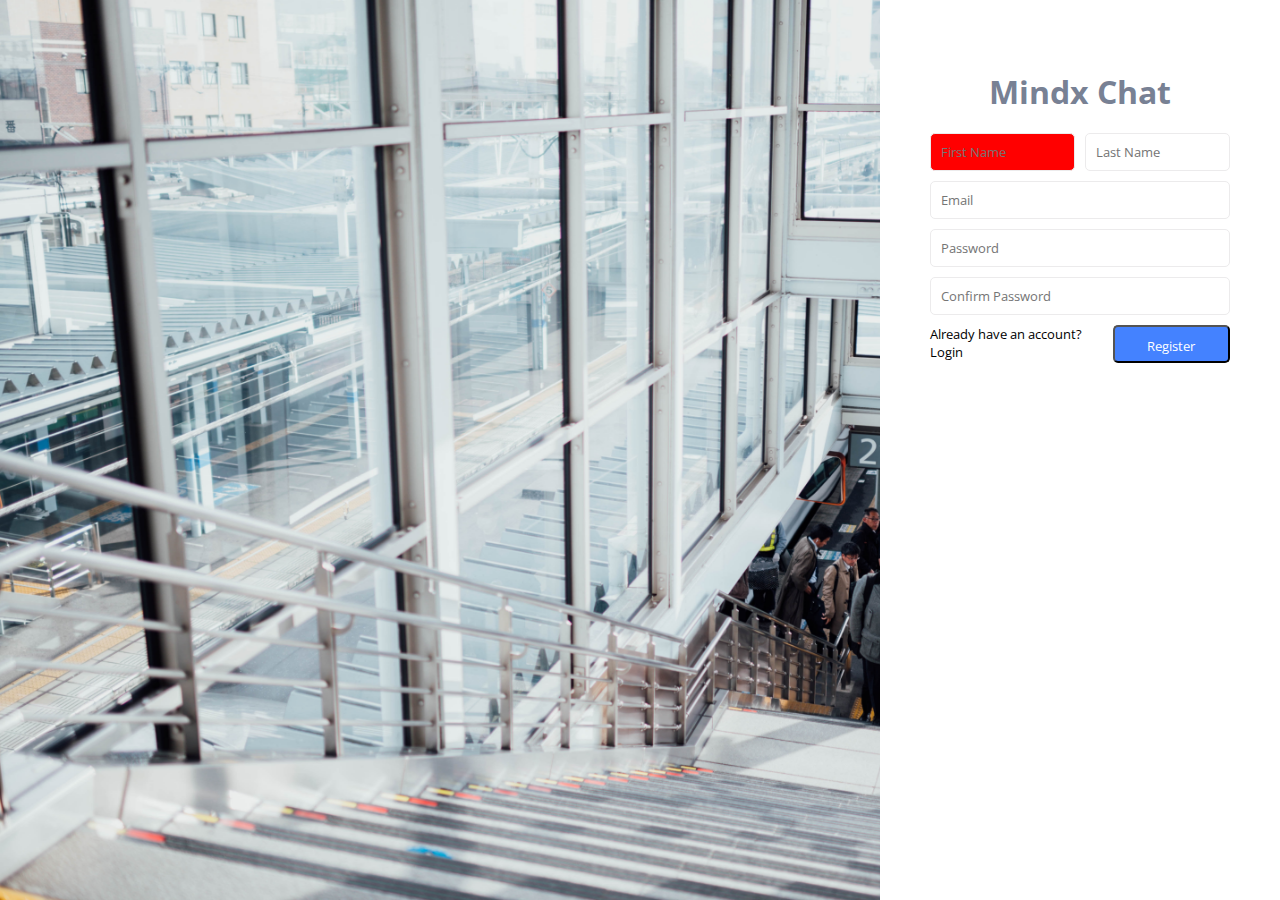
==== Login/js/index.html @ 7cb27093 "create" ====
<html lang="en">

<head>
    <link href="https://fonts.googleapis.com/css?family=Open+Sans&display=swap" rel="stylesheet">
    <meta charset="UTF-8">
    <meta name="viewport" content="width=device-width, initial-scale=1.0">
    <meta http-equiv="X-UA-Compatible" content="ie=edge">
    <title>Document</title>
    <link rel="stylesheet" href="../css/main.css">
    <script src="main.js"></script>
</head>

<body>
    <section class="register-container">
        <form class="register-form">
            <div class="form-header">
                <h3>Mindx Chat</h3>
            </div>
            <div class="form-content">
                <div class="name-wrapper">
                    <div class="input-wrapper">
                        <input id="input-first-name" type="text" name="first-name" placeholder="First Name">
                    </div>
                    <div class="input-wrapper">
                        <input type="text" name="last-name" placeholder="Last Name">
                    </div>
                </div>
                <div class="input-wrapper">
                    <input type="email" name="email" placeholder="Email">
                </div>
                <div class="input-wrapper">
                    <input type="password" name="password" placeholder="Password">
                </div>
                <div class="input-wrapper">
                    <input type="password" name="confirm-password" placeholder="Confirm Password">
                </div>
            </div>
            <div class="form-footer">
                <a href="">Already have an account? Login</a>
                <button type="submit">Register</button>
            </div>
        </form>
    </section>
</body>

</html>
---- Login/css/main.css ----
* {
    box-sizing: border-box;
    padding: 0;
    margin: 0;
    font-size: 13px;
    font-family: 'Open Sans', sans-serif;
}
input {
    width: 100%;
    height: 38px;
    border: 1px solid #ecebec;
    border-radius: 5px;
    padding: 10px;
}
button {
    padding: 10px;
    width: 120px;
    height: 38px;
    background: #4482ff;
    color : #ffffff;
    border-radius: 5px;
}
button:hover {
    cursor: pointer;
}
a {
    color : black;
    text-decoration: none;
}
a:hover {
    text-decoration: underline;
}
.form-header {
    text-align: center;
    padding: 20px 50px;
}
.register-container {
    width: 100vw;
    height: 100vh;
    display: flex;
    justify-content: flex-end;
    background: url('../img/register-background.jpg')
    center center no-repeat;
    background-size: cover;
}
.register-form {
    background: white;
    width: 400px;
    padding: 50px;
}
.form-header h3 {
    font-size: 32px;
    color: #788194
}

.name-wrapper{
    display: flex;
    justify-content: space-between
}
.name-wrapper>* {
    width: calc(50% - 5px)
}
.input-wrapper {
    display: flex;
    flex-direction: column;
}

.form-content>* {
    margin-bottom: 10px;
}

.form-footer {
    display: flex;
    justify-content: space-between;
}
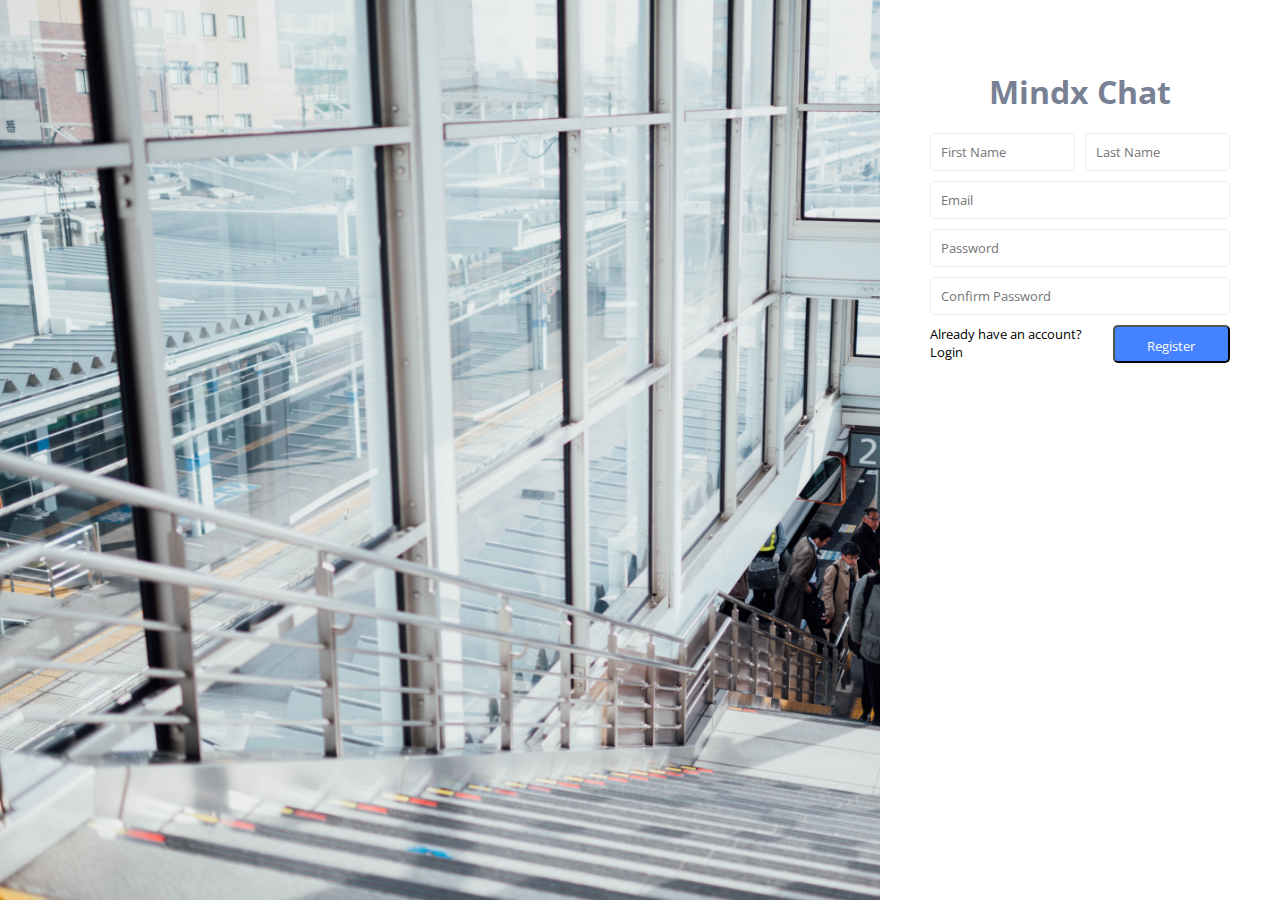
==== commit d59f8422: "new login.html edit js" ====
--- a/Login/js/index.html
+++ b/Login/js/index.html
@@ -22,22 +22,22 @@
                         <input id="input-first-name" type="text" name="first-name" placeholder="First Name">
                     </div>
                     <div class="input-wrapper">
-                        <input type="text" name="last-name" placeholder="Last Name">
+                        <input id="input-last-name" type="text" name="last-name" placeholder="Last Name">
                     </div>
                 </div>
                 <div class="input-wrapper">
-                    <input type="email" name="email" placeholder="Email">
+                    <input id="input-email" type="email" name="email" placeholder="Email">
                 </div>
                 <div class="input-wrapper">
-                    <input type="password" name="password" placeholder="Password">
+                    <input id="input-password" type="password" name="password" placeholder="Password">
                 </div>
                 <div class="input-wrapper">
-                    <input type="password" name="confirm-password" placeholder="Confirm Password">
+                    <input id="input-confirm-password" type="password" name="confirm-password" placeholder="Confirm Password">
                 </div>
             </div>
             <div class="form-footer">
-                <a href="">Already have an account? Login</a>
-                <button type="submit">Register</button>
+                <a href="login.html">Already have an account? Login</a>
+                <button type="submit" onclick="register()">Register</button>
             </div>
         </form>
     </section>
